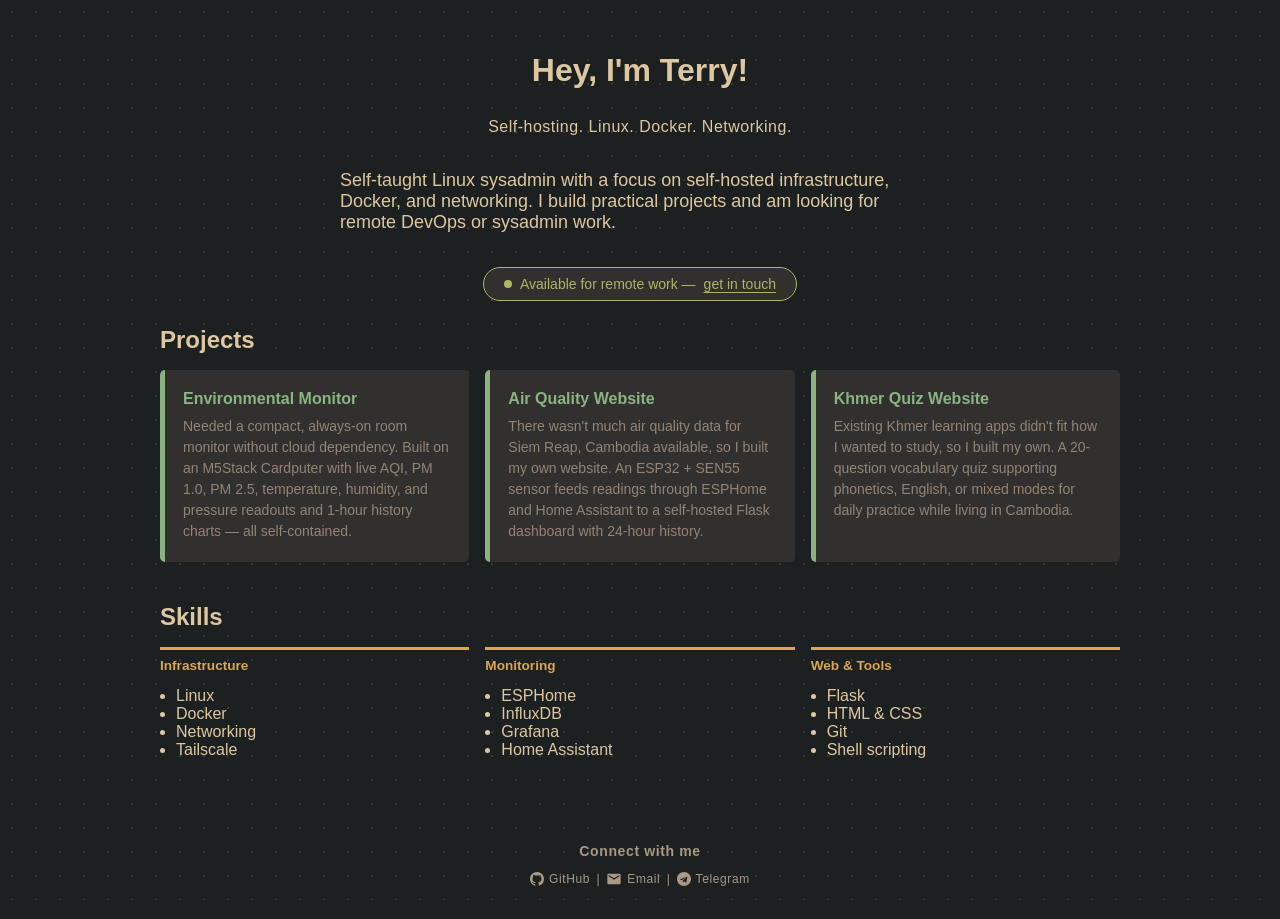
==== index.html @ 7b46127f "Added 'available for work' cta" ====
<!doctype html>
<html lang="en">
    <head>
        <meta charset="UTF-8" />
        <title>Project Terry</title>
        <meta name="viewport" content="width=device-width,initial-scale=1" />
        <meta name="description" content="Terry's personal website" />
        <meta property="og:type" content="website" />
        <meta property="og:url" content="https://projectterry.net" />
        <link rel="stylesheet" href="css/style.css" />
        <link rel="icon" type="image/x-icon" href="/images/favicon.ico" />
    </head>
    <body>
        <main>
            <h1>Hey, I'm Terry!</h1>
            <div class="intro">
                <p>Self-hosting. Linux. Docker. Networking.</p>
            </div>

            <div class="about">
                <p>
                    Self-taught Linux sysadmin with a focus on self-hosted
                    infrastructure, Docker, and networking. I build practical
                    projects and am looking for remote DevOps or sysadmin work.
                </p>
            </div>

            <div class="cta">
                <span class="cta-dot"></span>
                Available for remote work &mdash; <a href="mailto:projectterry@proton.me">get in touch</a>
            </div>

            <h2>Projects</h2>
            <div class="projects-grid">
                <div class="card">
                    <a
                        href="https://github.com/chillbreeze/env3-cardputer-adv"
                        class="project-title"
                        target="_blank"
                        >Environmental Monitor</a
                    >
                    <p>
                        Needed a compact, always-on room monitor without cloud
                        dependency. Built on an M5Stack Cardputer with live AQI,
                        PM 1.0, PM 2.5, temperature, humidity, and pressure
                        readouts and 1-hour history charts — all self-contained.
                    </p>
                </div>
                <div class="card">
                    <a
                        href="https://github.com/chillbreeze/air.siemreap.cloud"
                        class="project-title"
                        target="_blank"
                        >Air Quality Website</a
                    >
                    <p>
                        There wasn't much air quality data for Siem Reap,
                        Cambodia available, so I built my own website. An ESP32
                        + SEN55 sensor feeds readings through ESPHome and Home
                        Assistant to a self-hosted Flask dashboard with 24-hour
                        history.
                    </p>
                </div>
                <div class="card">
                    <a
                        href="https://github.com/chillbreeze/khmer-quiz"
                        class="project-title"
                        target="_blank"
                        >Khmer Quiz Website</a
                    >
                    <p>
                        Existing Khmer learning apps didn't fit how I wanted to
                        study, so I built my own. A 20-question vocabulary quiz
                        supporting phonetics, English, or mixed modes for daily
                        practice while living in Cambodia.
                    </p>
                </div>
            </div>
            <h2>Skills</h2>
            <div class="skills-grid">
                <div class="skill-group">
                    <h3>Infrastructure</h3>
                    <ul>
                        <li>Linux</li>
                        <li>Docker</li>
                        <li>Networking</li>
                        <li>Tailscale</li>
                    </ul>
                </div>
                <div class="skill-group">
                    <h3>Monitoring</h3>
                    <ul>
                        <li>ESPHome</li>
                        <li>InfluxDB</li>
                        <li>Grafana</li>
                        <li>Home Assistant</li>
                    </ul>
                </div>
                <div class="skill-group">
                    <h3>Web & Tools</h3>
                    <ul>
                        <li>Flask</li>
                        <li>HTML & CSS</li>
                        <li>Git</li>
                        <li>Shell scripting</li>
                    </ul>
                </div>
            </div>
        </main>

        <footer>
            <div class="footer-contact">
                <h3>Connect with me</h3>
                <div class="footer-links">
                    <a href="https://github.com/chillbreeze" target="_blank">
                        <svg
                            width="14"
                            height="14"
                            viewBox="0 0 24 24"
                            fill="currentColor"
                            xmlns="http://www.w3.org/2000/svg"
                            aria-hidden="true"
                        >
                            <path
                                d="M12 0C5.37 0 0 5.37 0 12c0 5.31 3.435 9.795 8.205 11.385.6.105.825-.255.825-.57 0-.285-.015-1.23-.015-2.235-3.015.555-3.795-.735-4.035-1.41-.135-.345-.72-1.41-1.23-1.695-.42-.225-1.02-.78-.015-.795.945-.015 1.62.87 1.845 1.23 1.08 1.815 2.805 1.305 3.495.99.105-.78.42-1.305.765-1.605-2.67-.3-5.46-1.335-5.46-5.925 0-1.305.465-2.385 1.23-3.225-.12-.3-.54-1.53.12-3.18 0 0 1.005-.315 3.3 1.23.96-.27 1.98-.405 3-.405s2.04.135 3 .405c2.295-1.56 3.3-1.23 3.3-1.23.66 1.65.24 2.88.12 3.18.765.84 1.23 1.905 1.23 3.225 0 4.605-2.805 5.625-5.475 5.925.435.375.81 1.095.81 2.22 0 1.605-.015 2.895-.015 3.3 0 .315.225.69.825.57A12.02 12.02 0 0024 12c0-6.63-5.37-12-12-12z"
                            />
                        </svg>
                        GitHub
                    </a>
                    <span>|</span>
                    <a href="mailto:projectterry@proton.me">
                        <svg
                            width="16"
                            height="16"
                            viewBox="0 0 24 24"
                            fill="currentColor"
                            xmlns="http://www.w3.org/2000/svg"
                            aria-hidden="true"
                        >
                            <path
                                d="M20 4H4c-1.1 0-2 .9-2 2v12c0 1.1.9 2 2 2h16c1.1 0 2-.9 2-2V6c0-1.1-.9-2-2-2zm0 4-8 5-8-5V6l8 5 8-5v2z"
                            />
                        </svg>
                        Email
                    </a>
                    <span>|</span>
                    <a href="https://t.me/ProjectTerry" target="_blank">
                        <svg
                            width="14"
                            height="14"
                            viewBox="0 0 24 24"
                            fill="currentColor"
                            xmlns="http://www.w3.org/2000/svg"
                            aria-hidden="true"
                        >
                            <path
                                d="M12 0C5.373 0 0 5.373 0 12s5.373 12 12 12 12-5.373 12-12S18.627 0 12 0zm5.894 8.221-1.97 9.28c-.145.658-.537.818-1.084.508l-3-2.21-1.447 1.394c-.16.16-.295.295-.605.295l.213-3.053 5.56-5.023c.242-.213-.054-.333-.373-.12L8.32 14.347l-2.96-.924c-.643-.204-.657-.643.136-.953l11.57-4.461c.537-.194 1.006.131.828.212z"
                            />
                        </svg>
                        Telegram
                    </a>
                </div>
            </div>
        </footer>
    </body>
</html>
---- css/style.css ----
:root {
    /* Backgrounds */
    --bg: #1d2021;
    --bg-1: #282828;
    --bg-2: #32302f;
    --bg-3: #3c3836;

    /* Text */
    --text: #ddc7a1;
    --text-dim: #928374;
    --text-muted: #665c54;

    /* Links */
    --link: #83a598;
    --link-hover: #83a598;
    --link-visited: #d3869b;

    /* Accents */
    --yellow: #d8a657;
    --orange: #e78a4e;
    --red: #ea6962;
    --green: #a9b665;
    --aqua: #89b482;
    --blue: #7daea3;
    --purple: #d3869b;
}

* {
    margin: 0;
    padding: 0;
    box-sizing: border-box;
}

main {
    max-width: 1000px;
    width: 100%;
    padding: 20px;
    margin: 0 auto;
}

h1 {
    text-align: center;
}

.intro {
    padding-top: 25px;
    padding-bottom: 25px;
    text-align: center;
    line-height: 1.6;
    letter-spacing: 0.5px;
    font-size: 16px;
}

.about {
    padding-top: 5px;
    padding-bottom: 10px;
    max-width: 600px;
    text-align: left;
    font-size: 18px;
    margin: 0 auto;
}

h2 {
    padding-top: 25px;

    text-align: left;
}

body {
    font-family: "DM Sans", sans-serif;
    background-color: var(--bg);
    background-image: radial-gradient(circle, #3c3836 1px, transparent 1px);
    background-size: 24px 24px;
    background-attachment: fixed;
    color: var(--text);
    min-height: 100vh;
    padding: 2rem;
}

.title {
    color: var(--aqua);
    padding-bottom: 10px;
}

a {
    color: var(--link);
    text-decoration: none;
}

.projects-grid {
    display: grid;
    grid-template-columns: repeat(3, 1fr);
    gap: 1rem;
    padding: 1rem 0;
}

.card {
    background-color: var(--bg-2);
    padding: 20px 20px 20px 18px;
    border-radius: 5px;
    border-left: 5px solid var(--aqua);
    display: flex;
    flex-direction: column;
    gap: 0.5rem;
    position: relative;
    transition:
        transform 0.2s ease,
        border-left-color 0.2s ease;
}

.card:hover {
    transform: translateY(-3px);
    border-left-color: var(--link-hover);
}

.card a {
    font-weight: 700;
    font-size: 1rem;
}

.card a::after {
    content: "";
    position: absolute;
    inset: 0;
}

.card p {
    font-size: 0.875rem;
    color: var(--text-dim);
    line-height: 1.5;
}

.skills-grid {
    display: grid;
    grid-template-columns: repeat(3, 1fr);
    gap: 1rem;
    padding: 1rem 0;
}

.skill-group h3 {
    font-size: 0.85rem;
    color: var(--yellow);
    padding-bottom: 6px;
    margin-bottom: 8px;
}

.skill-group ul {
    padding-left: 1rem;
    padding-bottom: 0;
}

.skill-group {
    background: none;
    padding: 8px 0 0 0;
    border-top: 3px solid var(--yellow);
}

a:link {
    color: var(--aqua);
}
a:visited {
    color: var(--aqua);
}
a:hover {
    color: var(--link-hover);
}
a:active {
    color: var(--red);
}

.cta {
    display: flex;
    align-items: center;
    justify-content: center;
    gap: 0.5rem;
    margin: 1.5rem auto 0;
    padding: 0.5rem 1.25rem;
    background-color: var(--bg-2);
    border: 1px solid var(--green);
    border-radius: 999px;
    width: fit-content;
    font-size: 0.875rem;
    color: var(--green);
}

.cta a {
    color: var(--green);
    text-decoration: underline;
    text-underline-offset: 3px;
}

.cta-dot {
    width: 8px;
    height: 8px;
    border-radius: 50%;
    background-color: var(--green);
    flex-shrink: 0;
    animation: pulse 2s ease-in-out infinite;
}

@keyframes pulse {
    0%, 100% { opacity: 1; }
    50% { opacity: 0.3; }
}

.footer-contact {
    margin-top: 3rem;
    font-size: 0.75rem;
    color: #a89984;
    letter-spacing: 0.05em;
    display: flex;
    flex-direction: column;
    align-items: center;
    gap: 0.75rem;
}

.footer-links {
    display: flex;
    gap: 0.4rem;
    align-items: center;
}

.footer-contact a {
    color: #a89984;
    display: inline-flex;
    align-items: center;
    gap: 0.3rem;
}

.footer-contact a:hover {
    color: var(--text);
}

@media (max-width: 768px) {
    body {
        padding: 1rem;
    }
    h2 {
        padding-top: 20;
        padding-left: 0;
    }
    .projects-grid {
        grid-template-columns: 1fr;
    }
    .skills-grid {
        grid-template-columns: 1fr;
        gap: 1.5rem;
    }
}
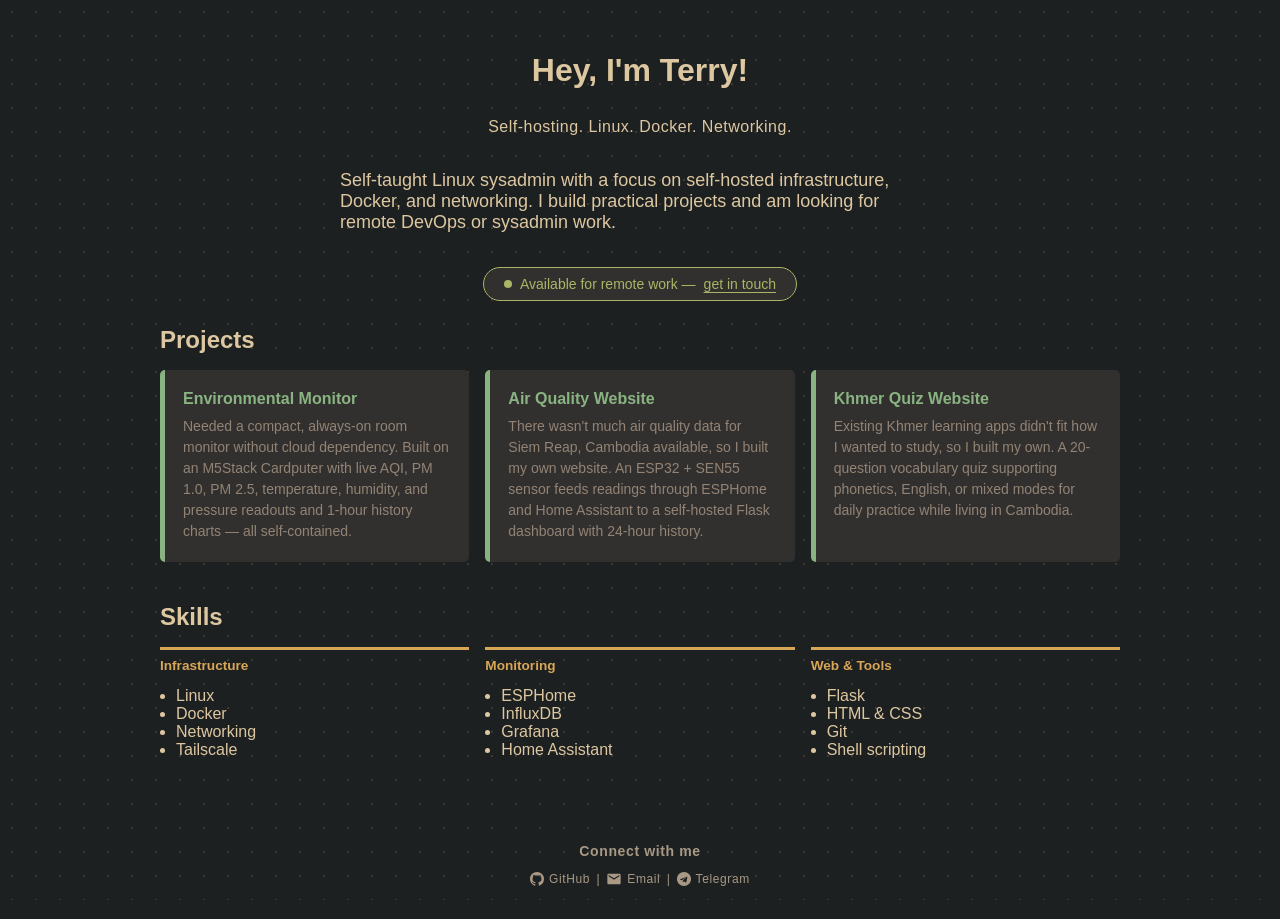
==== commit 98852a3f: "added skills 'id' for links" ====
--- a/index.html
+++ b/index.html
@@ -30,7 +30,7 @@
                 Available for remote work &mdash; <a href="mailto:projectterry@proton.me">get in touch</a>
             </div>
 
-            <h2>Projects</h2>
+            <h2 id="projects">Projects</h2>
             <div class="projects-grid">
                 <div class="card">
                     <a
@@ -76,7 +76,7 @@
                     </p>
                 </div>
             </div>
-            <h2>Skills</h2>
+            <h2 id="skills">Skills</h2>
             <div class="skills-grid">
                 <div class="skill-group">
                     <h3>Infrastructure</h3>
--- a/css/style.css
+++ b/css/style.css
@@ -25,10 +25,23 @@
     --purple: #d3869b;
 }
 
+html {
+    scroll-behavior: smooth;
+}
+
 * {
     margin: 0;
     padding: 0;
     box-sizing: border-box;
+}
+
+@keyframes fadein {
+    from { opacity: 0; transform: translateY(10px); }
+    to   { opacity: 1; transform: translateY(0); }
+}
+
+main, footer {
+    animation: fadein 0.6s ease-out both;
 }
 
 main {
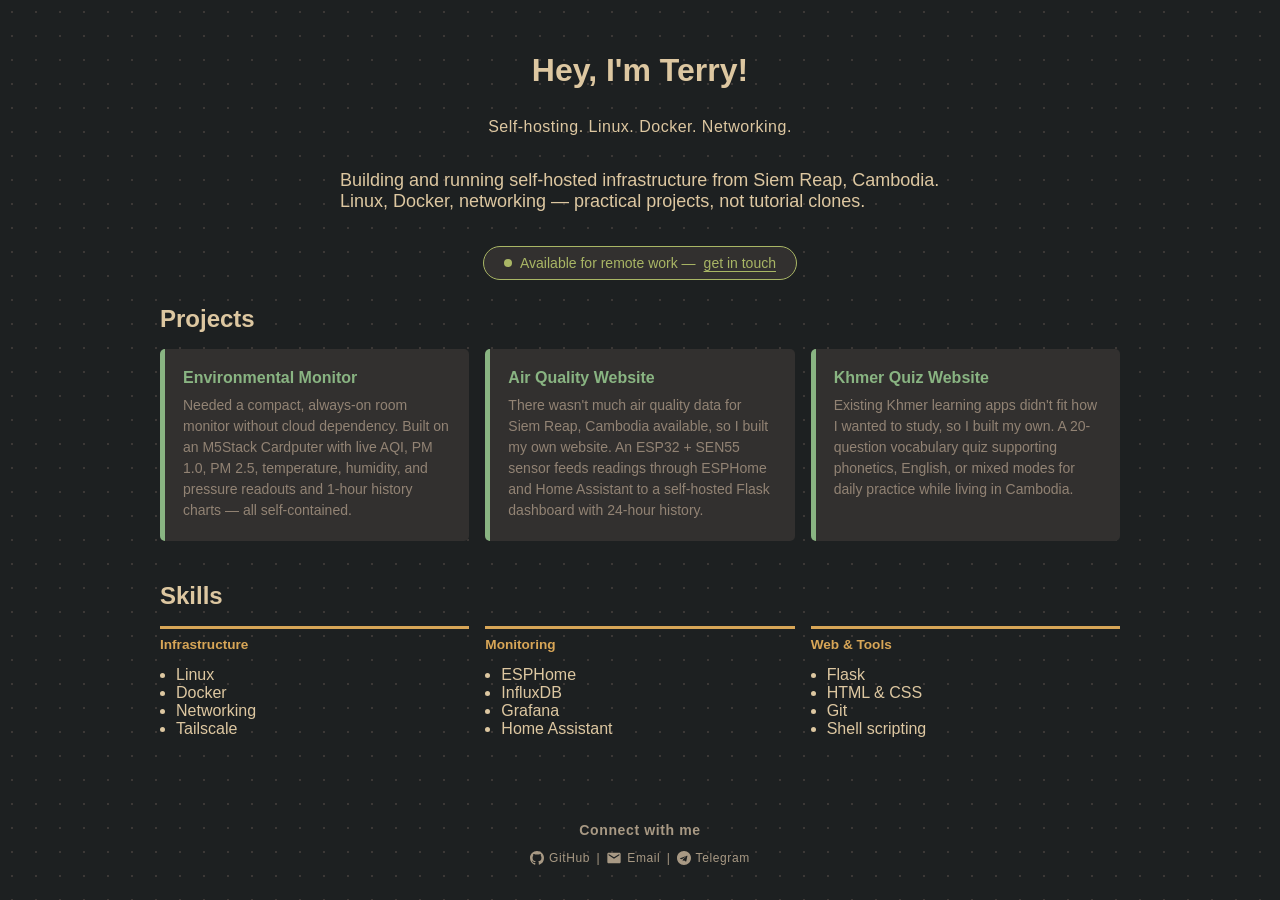
==== commit 2071c596: "Updated intro" ====
--- a/index.html
+++ b/index.html
@@ -19,15 +19,16 @@
 
             <div class="about">
                 <p>
-                    Self-taught Linux sysadmin with a focus on self-hosted
-                    infrastructure, Docker, and networking. I build practical
-                    projects and am looking for remote DevOps or sysadmin work.
+                    Building and running self-hosted infrastructure from Siem
+                    Reap, Cambodia. Linux, Docker, networking — practical
+                    projects, not tutorial clones.
                 </p>
             </div>
 
             <div class="cta">
                 <span class="cta-dot"></span>
-                Available for remote work &mdash; <a href="mailto:projectterry@proton.me">get in touch</a>
+                Available for remote work &mdash;
+                <a href="mailto:projectterry@proton.me">get in touch</a>
             </div>
 
             <h2 id="projects">Projects</h2>
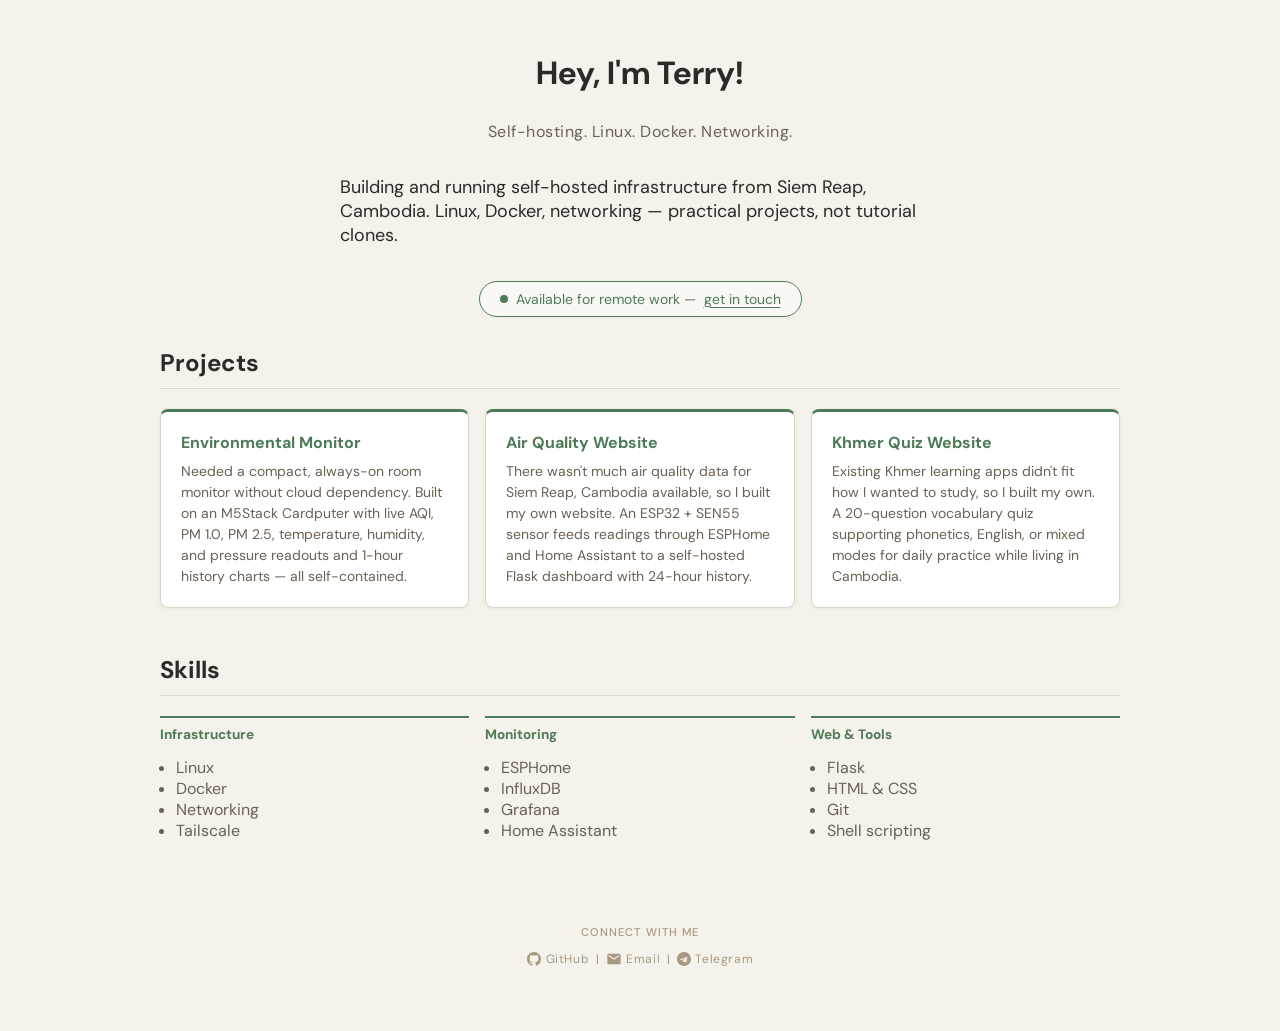
==== commit 048472f0: "Updated color scheme" ====
--- a/index.html
+++ b/index.html
@@ -7,6 +7,9 @@
         <meta name="description" content="Terry's personal website" />
         <meta property="og:type" content="website" />
         <meta property="og:url" content="https://projectterry.net" />
+        <link rel="preconnect" href="https://fonts.googleapis.com" />
+        <link rel="preconnect" href="https://fonts.gstatic.com" crossorigin />
+        <link href="https://fonts.googleapis.com/css2?family=DM+Sans:wght@400;500;700&display=swap" rel="stylesheet" />
         <link rel="stylesheet" href="css/style.css" />
         <link rel="icon" type="image/x-icon" href="/images/favicon.ico" />
     </head>
--- a/css/style.css
+++ b/css/style.css
@@ -1,28 +1,17 @@
 :root {
-    /* Backgrounds */
-    --bg: #1d2021;
-    --bg-1: #282828;
-    --bg-2: #32302f;
-    --bg-3: #3c3836;
-
-    /* Text */
-    --text: #ddc7a1;
-    --text-dim: #928374;
-    --text-muted: #665c54;
-
-    /* Links */
-    --link: #83a598;
-    --link-hover: #83a598;
-    --link-visited: #d3869b;
-
-    /* Accents */
-    --yellow: #d8a657;
-    --orange: #e78a4e;
-    --red: #ea6962;
-    --green: #a9b665;
-    --aqua: #89b482;
-    --blue: #7daea3;
-    --purple: #d3869b;
+    --bg: #f5f1eb;
+    --bg-1: #faf8f5;
+    --bg-2: #ffffff;
+
+    --text: #2d2926;
+    --text-dim: #6b6055;
+    --text-muted: #a89880;
+
+    --green: #4d7a57;
+    --green-dark: #345240;
+
+    --earth: #8b7355;
+    --border: #ddd5c8;
 }
 
 html {
@@ -42,6 +31,14 @@
 
 main, footer {
     animation: fadein 0.6s ease-out both;
+}
+
+body {
+    font-family: "DM Sans", system-ui, sans-serif;
+    background-color: var(--bg);
+    color: var(--text);
+    min-height: 100vh;
+    padding: 2rem;
 }
 
 main {
@@ -53,6 +50,14 @@
 
 h1 {
     text-align: center;
+}
+
+h2 {
+    padding-top: 30px;
+    padding-bottom: 10px;
+    text-align: left;
+    border-bottom: 1px solid var(--border);
+    margin-bottom: 4px;
 }
 
 .intro {
@@ -62,6 +67,7 @@
     line-height: 1.6;
     letter-spacing: 0.5px;
     font-size: 16px;
+    color: var(--text-dim);
 }
 
 .about {
@@ -73,32 +79,15 @@
     margin: 0 auto;
 }
 
-h2 {
-    padding-top: 25px;
-
-    text-align: left;
-}
-
-body {
-    font-family: "DM Sans", sans-serif;
-    background-color: var(--bg);
-    background-image: radial-gradient(circle, #3c3836 1px, transparent 1px);
-    background-size: 24px 24px;
-    background-attachment: fixed;
-    color: var(--text);
-    min-height: 100vh;
-    padding: 2rem;
-}
-
-.title {
-    color: var(--aqua);
-    padding-bottom: 10px;
-}
-
 a {
-    color: var(--link);
+    color: var(--green);
     text-decoration: none;
 }
+
+a:link    { color: var(--green); }
+a:visited { color: var(--green); }
+a:hover   { color: var(--green-dark); }
+a:active  { color: var(--earth); }
 
 .projects-grid {
     display: grid;
@@ -109,21 +98,21 @@
 
 .card {
     background-color: var(--bg-2);
-    padding: 20px 20px 20px 18px;
-    border-radius: 5px;
-    border-left: 5px solid var(--aqua);
+    padding: 20px;
+    border-radius: 8px;
+    border: 1px solid var(--border);
+    border-top: 3px solid var(--green);
+    box-shadow: 0 1px 4px rgba(0, 0, 0, 0.05);
     display: flex;
     flex-direction: column;
     gap: 0.5rem;
     position: relative;
-    transition:
-        transform 0.2s ease,
-        border-left-color 0.2s ease;
+    transition: transform 0.2s ease, box-shadow 0.2s ease;
 }
 
 .card:hover {
     transform: translateY(-3px);
-    border-left-color: var(--link-hover);
+    box-shadow: 0 6px 16px rgba(0, 0, 0, 0.08);
 }
 
 .card a {
@@ -150,35 +139,22 @@
     padding: 1rem 0;
 }
 
-.skill-group h3 {
-    font-size: 0.85rem;
-    color: var(--yellow);
-    padding-bottom: 6px;
-    margin-bottom: 8px;
-}
-
-.skill-group ul {
-    padding-left: 1rem;
-    padding-bottom: 0;
-}
-
 .skill-group {
     background: none;
     padding: 8px 0 0 0;
-    border-top: 3px solid var(--yellow);
-}
-
-a:link {
-    color: var(--aqua);
-}
-a:visited {
-    color: var(--aqua);
-}
-a:hover {
-    color: var(--link-hover);
-}
-a:active {
-    color: var(--red);
+    border-top: 2px solid var(--green);
+}
+
+.skill-group h3 {
+    font-size: 0.85rem;
+    color: var(--green);
+    padding-bottom: 6px;
+    margin-bottom: 8px;
+}
+
+.skill-group ul {
+    padding-left: 1rem;
+    color: var(--text-dim);
 }
 
 .cta {
@@ -188,7 +164,7 @@
     gap: 0.5rem;
     margin: 1.5rem auto 0;
     padding: 0.5rem 1.25rem;
-    background-color: var(--bg-2);
+    background-color: var(--bg-1);
     border: 1px solid var(--green);
     border-radius: 999px;
     width: fit-content;
@@ -213,13 +189,14 @@
 
 @keyframes pulse {
     0%, 100% { opacity: 1; }
-    50% { opacity: 0.3; }
+    50%       { opacity: 0.3; }
 }
 
 .footer-contact {
     margin-top: 3rem;
+    padding-bottom: 2rem;
     font-size: 0.75rem;
-    color: #a89984;
+    color: var(--text-muted);
     letter-spacing: 0.05em;
     display: flex;
     flex-direction: column;
@@ -227,6 +204,14 @@
     gap: 0.75rem;
 }
 
+.footer-contact h3 {
+    color: var(--text-muted);
+    font-size: 0.7rem;
+    font-weight: 500;
+    text-transform: uppercase;
+    letter-spacing: 0.1em;
+}
+
 .footer-links {
     display: flex;
     gap: 0.4rem;
@@ -234,7 +219,7 @@
 }
 
 .footer-contact a {
-    color: #a89984;
+    color: var(--text-muted);
     display: inline-flex;
     align-items: center;
     gap: 0.3rem;
@@ -249,7 +234,7 @@
         padding: 1rem;
     }
     h2 {
-        padding-top: 20;
+        padding-top: 20px;
         padding-left: 0;
     }
     .projects-grid {
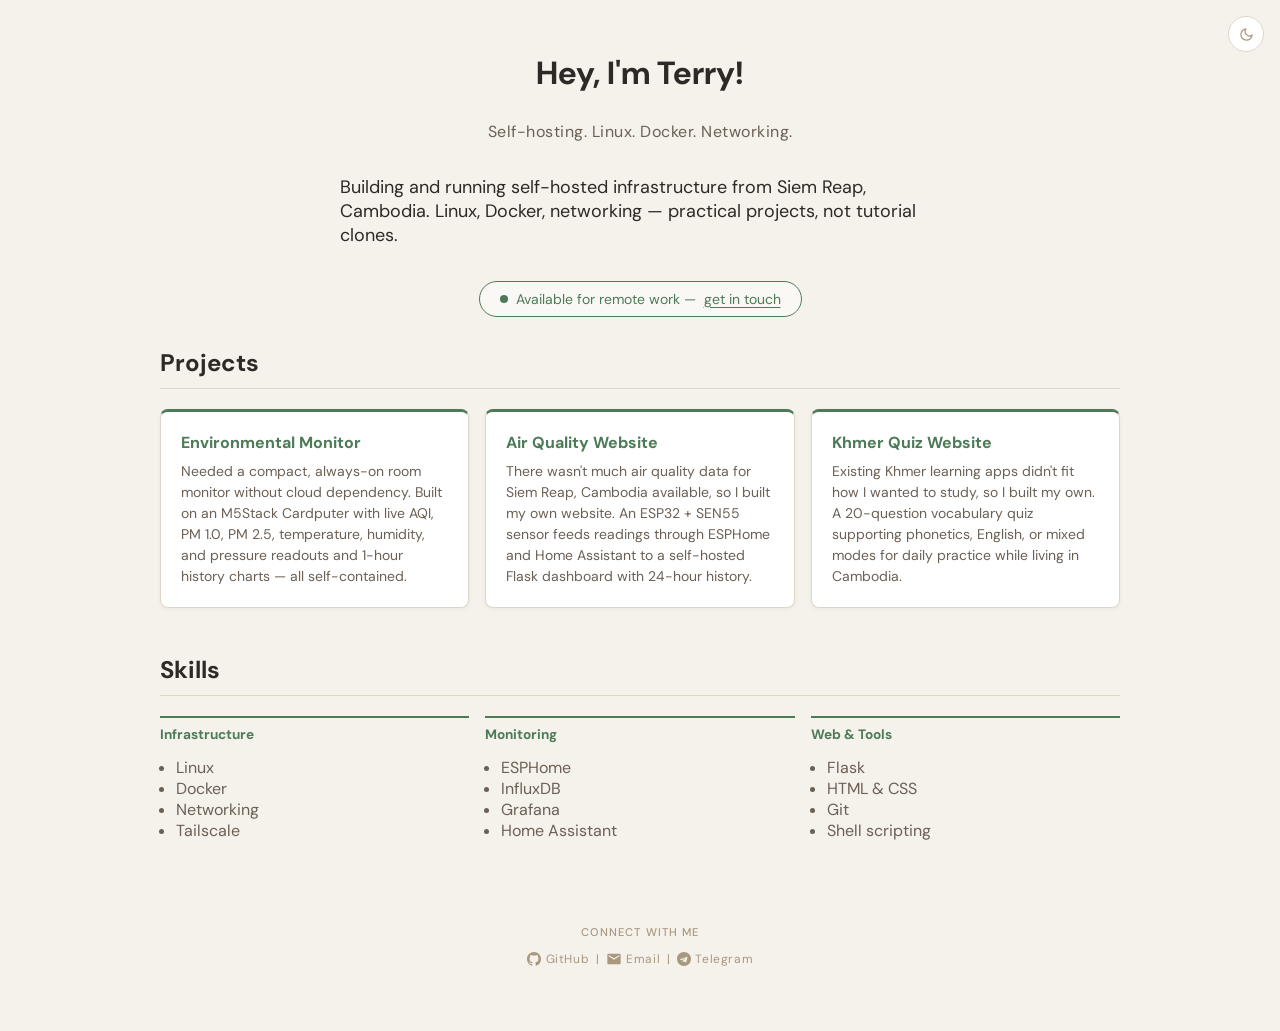
==== commit dd814d26: "Added dark theme" ====
--- a/index.html
+++ b/index.html
@@ -11,9 +11,32 @@
         <link rel="preconnect" href="https://fonts.gstatic.com" crossorigin />
         <link href="https://fonts.googleapis.com/css2?family=DM+Sans:wght@400;500;700&display=swap" rel="stylesheet" />
         <link rel="stylesheet" href="css/style.css" />
+        <script>
+            (function () {
+                var s = localStorage.getItem('theme');
+                var d = window.matchMedia('(prefers-color-scheme: dark)').matches;
+                if (s === 'dark' || (!s && d)) document.documentElement.setAttribute('data-theme', 'dark');
+            })();
+        </script>
         <link rel="icon" type="image/x-icon" href="/images/favicon.ico" />
     </head>
     <body>
+        <button class="theme-toggle" id="themeToggle" aria-label="Toggle dark mode">
+            <svg class="icon-moon" xmlns="http://www.w3.org/2000/svg" width="15" height="15" viewBox="0 0 24 24" fill="none" stroke="currentColor" stroke-width="2" stroke-linecap="round" stroke-linejoin="round" aria-hidden="true">
+                <path d="M21 12.79A9 9 0 1 1 11.21 3 7 7 0 0 0 21 12.79z"/>
+            </svg>
+            <svg class="icon-sun" xmlns="http://www.w3.org/2000/svg" width="15" height="15" viewBox="0 0 24 24" fill="none" stroke="currentColor" stroke-width="2" stroke-linecap="round" stroke-linejoin="round" aria-hidden="true">
+                <circle cx="12" cy="12" r="5"/>
+                <line x1="12" y1="1" x2="12" y2="3"/>
+                <line x1="12" y1="21" x2="12" y2="23"/>
+                <line x1="4.22" y1="4.22" x2="5.64" y2="5.64"/>
+                <line x1="18.36" y1="18.36" x2="19.78" y2="19.78"/>
+                <line x1="1" y1="12" x2="3" y2="12"/>
+                <line x1="21" y1="12" x2="23" y2="12"/>
+                <line x1="4.22" y1="19.78" x2="5.64" y2="18.36"/>
+                <line x1="18.36" y1="5.64" x2="19.78" y2="4.22"/>
+            </svg>
+        </button>
         <main>
             <h1>Hey, I'm Terry!</h1>
             <div class="intro">
@@ -166,5 +189,13 @@
                 </div>
             </div>
         </footer>
+        <script>
+            var btn = document.getElementById('themeToggle');
+            btn.addEventListener('click', function () {
+                var dark = document.documentElement.getAttribute('data-theme') === 'dark';
+                document.documentElement.setAttribute('data-theme', dark ? 'light' : 'dark');
+                localStorage.setItem('theme', dark ? 'light' : 'dark');
+            });
+        </script>
     </body>
 </html>
--- a/css/style.css
+++ b/css/style.css
@@ -12,6 +12,22 @@
 
     --earth: #8b7355;
     --border: #ddd5c8;
+}
+
+[data-theme="dark"] {
+    --bg: #272422;
+    --bg-1: #2d2a27;
+    --bg-2: #333028;
+
+    --text: #e6ddd0;
+    --text-dim: #b0a395;
+    --text-muted: #786b60;
+
+    --green: #6aaa78;
+    --green-dark: #50875e;
+
+    --earth: #c4906a;
+    --border: #413c36;
 }
 
 html {
@@ -192,6 +208,36 @@
     50%       { opacity: 0.3; }
 }
 
+/* Theme toggle button */
+.theme-toggle {
+    position: fixed;
+    top: 1rem;
+    right: 1rem;
+    background: var(--bg-2);
+    border: 1px solid var(--border);
+    color: var(--text-muted);
+    width: 36px;
+    height: 36px;
+    border-radius: 50%;
+    display: flex;
+    align-items: center;
+    justify-content: center;
+    cursor: pointer;
+    z-index: 100;
+}
+
+.theme-toggle:hover {
+    color: var(--text);
+}
+
+/* Light mode: show moon (click to go dark) */
+.icon-sun  { display: none; }
+.icon-moon { display: block; }
+
+/* Dark mode: show sun (click to go light) */
+[data-theme="dark"] .icon-sun  { display: block; }
+[data-theme="dark"] .icon-moon { display: none; }
+
 .footer-contact {
     margin-top: 3rem;
     padding-bottom: 2rem;
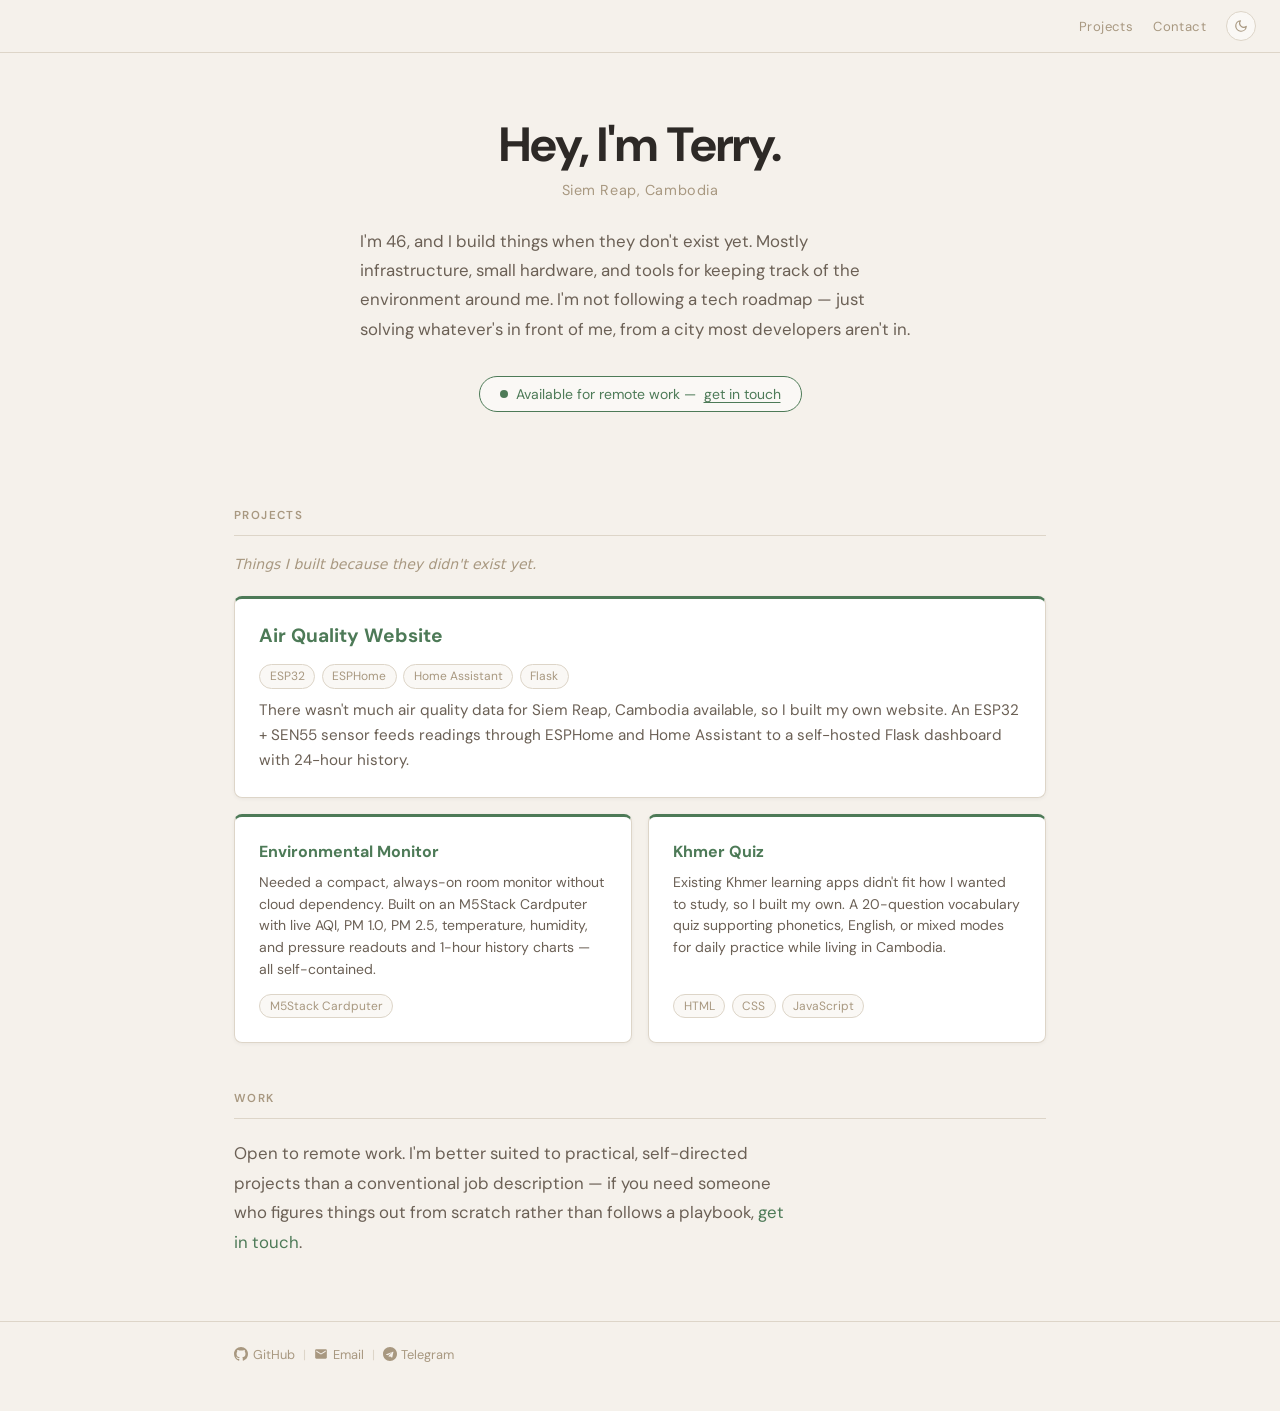
==== commit 50189363: "Redisgned and reworded site" ====
--- a/index.html
+++ b/index.html
@@ -21,174 +21,149 @@
         <link rel="icon" type="image/x-icon" href="/images/favicon.ico" />
     </head>
     <body>
-        <button class="theme-toggle" id="themeToggle" aria-label="Toggle dark mode">
-            <svg class="icon-moon" xmlns="http://www.w3.org/2000/svg" width="15" height="15" viewBox="0 0 24 24" fill="none" stroke="currentColor" stroke-width="2" stroke-linecap="round" stroke-linejoin="round" aria-hidden="true">
-                <path d="M21 12.79A9 9 0 1 1 11.21 3 7 7 0 0 0 21 12.79z"/>
-            </svg>
-            <svg class="icon-sun" xmlns="http://www.w3.org/2000/svg" width="15" height="15" viewBox="0 0 24 24" fill="none" stroke="currentColor" stroke-width="2" stroke-linecap="round" stroke-linejoin="round" aria-hidden="true">
-                <circle cx="12" cy="12" r="5"/>
-                <line x1="12" y1="1" x2="12" y2="3"/>
-                <line x1="12" y1="21" x2="12" y2="23"/>
-                <line x1="4.22" y1="4.22" x2="5.64" y2="5.64"/>
-                <line x1="18.36" y1="18.36" x2="19.78" y2="19.78"/>
-                <line x1="1" y1="12" x2="3" y2="12"/>
-                <line x1="21" y1="12" x2="23" y2="12"/>
-                <line x1="4.22" y1="19.78" x2="5.64" y2="18.36"/>
-                <line x1="18.36" y1="5.64" x2="19.78" y2="4.22"/>
-            </svg>
-        </button>
+        <nav class="site-nav">
+            <div class="nav-links">
+                <a href="#projects">Projects</a>
+                <a href="#contact">Contact</a>
+            </div>
+            <button class="theme-toggle" id="themeToggle" aria-label="Toggle dark mode">
+                <svg class="icon-moon" xmlns="http://www.w3.org/2000/svg" width="14" height="14" viewBox="0 0 24 24" fill="none" stroke="currentColor" stroke-width="2" stroke-linecap="round" stroke-linejoin="round" aria-hidden="true">
+                    <path d="M21 12.79A9 9 0 1 1 11.21 3 7 7 0 0 0 21 12.79z"/>
+                </svg>
+                <svg class="icon-sun" xmlns="http://www.w3.org/2000/svg" width="14" height="14" viewBox="0 0 24 24" fill="none" stroke="currentColor" stroke-width="2" stroke-linecap="round" stroke-linejoin="round" aria-hidden="true">
+                    <circle cx="12" cy="12" r="5"/>
+                    <line x1="12" y1="1" x2="12" y2="3"/>
+                    <line x1="12" y1="21" x2="12" y2="23"/>
+                    <line x1="4.22" y1="4.22" x2="5.64" y2="5.64"/>
+                    <line x1="18.36" y1="18.36" x2="19.78" y2="19.78"/>
+                    <line x1="1" y1="12" x2="3" y2="12"/>
+                    <line x1="21" y1="12" x2="23" y2="12"/>
+                    <line x1="4.22" y1="19.78" x2="5.64" y2="18.36"/>
+                    <line x1="18.36" y1="5.64" x2="19.78" y2="4.22"/>
+                </svg>
+            </button>
+        </nav>
+
         <main>
-            <h1>Hey, I'm Terry!</h1>
-            <div class="intro">
-                <p>Self-hosting. Linux. Docker. Networking.</p>
-            </div>
-
-            <div class="about">
-                <p>
-                    Building and running self-hosted infrastructure from Siem
-                    Reap, Cambodia. Linux, Docker, networking — practical
-                    projects, not tutorial clones.
-                </p>
-            </div>
-
-            <div class="cta">
-                <span class="cta-dot"></span>
-                Available for remote work &mdash;
-                <a href="mailto:projectterry@proton.me">get in touch</a>
-            </div>
-
-            <h2 id="projects">Projects</h2>
-            <div class="projects-grid">
-                <div class="card">
-                    <a
-                        href="https://github.com/chillbreeze/env3-cardputer-adv"
-                        class="project-title"
-                        target="_blank"
-                        >Environmental Monitor</a
-                    >
+            <section class="hero">
+                <h1>Hey, I'm Terry.</h1>
+                <p class="location">Siem Reap, Cambodia</p>
+                <div class="about">
                     <p>
-                        Needed a compact, always-on room monitor without cloud
-                        dependency. Built on an M5Stack Cardputer with live AQI,
-                        PM 1.0, PM 2.5, temperature, humidity, and pressure
-                        readouts and 1-hour history charts — all self-contained.
+                        I'm 46, and I build things when they don't exist yet.
+                        Mostly infrastructure, small hardware, and tools for keeping
+                        track of the environment around me. I'm not following a tech
+                        roadmap — just solving whatever's in front of me, from a
+                        city most developers aren't in.
                     </p>
                 </div>
-                <div class="card">
-                    <a
-                        href="https://github.com/chillbreeze/air.siemreap.cloud"
-                        class="project-title"
-                        target="_blank"
-                        >Air Quality Website</a
-                    >
-                    <p>
-                        There wasn't much air quality data for Siem Reap,
-                        Cambodia available, so I built my own website. An ESP32
-                        + SEN55 sensor feeds readings through ESPHome and Home
-                        Assistant to a self-hosted Flask dashboard with 24-hour
-                        history.
-                    </p>
+                <div class="cta">
+                    <span class="cta-dot"></span>
+                    Available for remote work &mdash;
+                    <a href="mailto:projectterry@proton.me">get in touch</a>
                 </div>
-                <div class="card">
-                    <a
-                        href="https://github.com/chillbreeze/khmer-quiz"
-                        class="project-title"
-                        target="_blank"
-                        >Khmer Quiz Website</a
-                    >
-                    <p>
-                        Existing Khmer learning apps didn't fit how I wanted to
-                        study, so I built my own. A 20-question vocabulary quiz
-                        supporting phonetics, English, or mixed modes for daily
-                        practice while living in Cambodia.
-                    </p>
+            </section>
+
+            <section id="projects" class="projects-section">
+                <h2>Projects</h2>
+                <p class="section-note">Things I built because they didn't exist yet.</p>
+
+                <div class="card card--featured">
+                    <div class="card-left">
+                        <a
+                            href="https://github.com/chillbreeze/air.siemreap.cloud"
+                            target="_blank"
+                        >Air Quality Website</a>
+                        <div class="tags">
+                            <span class="tag">ESP32</span>
+                            <span class="tag">ESPHome</span>
+                            <span class="tag">Home Assistant</span>
+                            <span class="tag">Flask</span>
+                        </div>
+                    </div>
+                    <div class="card-right">
+                        <p>
+                            There wasn't much air quality data for Siem Reap,
+                            Cambodia available, so I built my own website. An ESP32
+                            + SEN55 sensor feeds readings through ESPHome and Home
+                            Assistant to a self-hosted Flask dashboard with 24-hour
+                            history.
+                        </p>
+                    </div>
                 </div>
-            </div>
-            <h2 id="skills">Skills</h2>
-            <div class="skills-grid">
-                <div class="skill-group">
-                    <h3>Infrastructure</h3>
-                    <ul>
-                        <li>Linux</li>
-                        <li>Docker</li>
-                        <li>Networking</li>
-                        <li>Tailscale</li>
-                    </ul>
+
+                <div class="projects-grid">
+                    <div class="card">
+                        <a
+                            href="https://github.com/chillbreeze/env3-cardputer-adv"
+                            target="_blank"
+                        >Environmental Monitor</a>
+                        <p>
+                            Needed a compact, always-on room monitor without cloud
+                            dependency. Built on an M5Stack Cardputer with live AQI,
+                            PM 1.0, PM 2.5, temperature, humidity, and pressure
+                            readouts and 1-hour history charts — all self-contained.
+                        </p>
+                        <div class="tags">
+                            <span class="tag">M5Stack Cardputer</span>
+                        </div>
+                    </div>
+                    <div class="card">
+                        <a
+                            href="https://github.com/chillbreeze/khmer-quiz"
+                            target="_blank"
+                        >Khmer Quiz</a>
+                        <p>
+                            Existing Khmer learning apps didn't fit how I wanted to
+                            study, so I built my own. A 20-question vocabulary quiz
+                            supporting phonetics, English, or mixed modes for daily
+                            practice while living in Cambodia.
+                        </p>
+                        <div class="tags">
+                            <span class="tag">HTML</span>
+                            <span class="tag">CSS</span>
+                            <span class="tag">JavaScript</span>
+                        </div>
+                    </div>
                 </div>
-                <div class="skill-group">
-                    <h3>Monitoring</h3>
-                    <ul>
-                        <li>ESPHome</li>
-                        <li>InfluxDB</li>
-                        <li>Grafana</li>
-                        <li>Home Assistant</li>
-                    </ul>
-                </div>
-                <div class="skill-group">
-                    <h3>Web & Tools</h3>
-                    <ul>
-                        <li>Flask</li>
-                        <li>HTML & CSS</li>
-                        <li>Git</li>
-                        <li>Shell scripting</li>
-                    </ul>
-                </div>
-            </div>
+            </section>
+
+            <section id="contact" class="contact-section">
+                <h2>Work</h2>
+                <p>
+                    Open to remote work. I'm better suited to practical,
+                    self-directed projects than a conventional job description —
+                    if you need someone who figures things out from scratch rather
+                    than follows a playbook, <a href="mailto:projectterry@proton.me">get in touch</a>.
+                </p>
+            </section>
         </main>
 
         <footer>
-            <div class="footer-contact">
-                <h3>Connect with me</h3>
-                <div class="footer-links">
-                    <a href="https://github.com/chillbreeze" target="_blank">
-                        <svg
-                            width="14"
-                            height="14"
-                            viewBox="0 0 24 24"
-                            fill="currentColor"
-                            xmlns="http://www.w3.org/2000/svg"
-                            aria-hidden="true"
-                        >
-                            <path
-                                d="M12 0C5.37 0 0 5.37 0 12c0 5.31 3.435 9.795 8.205 11.385.6.105.825-.255.825-.57 0-.285-.015-1.23-.015-2.235-3.015.555-3.795-.735-4.035-1.41-.135-.345-.72-1.41-1.23-1.695-.42-.225-1.02-.78-.015-.795.945-.015 1.62.87 1.845 1.23 1.08 1.815 2.805 1.305 3.495.99.105-.78.42-1.305.765-1.605-2.67-.3-5.46-1.335-5.46-5.925 0-1.305.465-2.385 1.23-3.225-.12-.3-.54-1.53.12-3.18 0 0 1.005-.315 3.3 1.23.96-.27 1.98-.405 3-.405s2.04.135 3 .405c2.295-1.56 3.3-1.23 3.3-1.23.66 1.65.24 2.88.12 3.18.765.84 1.23 1.905 1.23 3.225 0 4.605-2.805 5.625-5.475 5.925.435.375.81 1.095.81 2.22 0 1.605-.015 2.895-.015 3.3 0 .315.225.69.825.57A12.02 12.02 0 0024 12c0-6.63-5.37-12-12-12z"
-                            />
-                        </svg>
-                        GitHub
-                    </a>
-                    <span>|</span>
-                    <a href="mailto:projectterry@proton.me">
-                        <svg
-                            width="16"
-                            height="16"
-                            viewBox="0 0 24 24"
-                            fill="currentColor"
-                            xmlns="http://www.w3.org/2000/svg"
-                            aria-hidden="true"
-                        >
-                            <path
-                                d="M20 4H4c-1.1 0-2 .9-2 2v12c0 1.1.9 2 2 2h16c1.1 0 2-.9 2-2V6c0-1.1-.9-2-2-2zm0 4-8 5-8-5V6l8 5 8-5v2z"
-                            />
-                        </svg>
-                        Email
-                    </a>
-                    <span>|</span>
-                    <a href="https://t.me/ProjectTerry" target="_blank">
-                        <svg
-                            width="14"
-                            height="14"
-                            viewBox="0 0 24 24"
-                            fill="currentColor"
-                            xmlns="http://www.w3.org/2000/svg"
-                            aria-hidden="true"
-                        >
-                            <path
-                                d="M12 0C5.373 0 0 5.373 0 12s5.373 12 12 12 12-5.373 12-12S18.627 0 12 0zm5.894 8.221-1.97 9.28c-.145.658-.537.818-1.084.508l-3-2.21-1.447 1.394c-.16.16-.295.295-.605.295l.213-3.053 5.56-5.023c.242-.213-.054-.333-.373-.12L8.32 14.347l-2.96-.924c-.643-.204-.657-.643.136-.953l11.57-4.461c.537-.194 1.006.131.828.212z"
-                            />
-                        </svg>
-                        Telegram
-                    </a>
-                </div>
+            <div class="footer-links">
+                <a href="https://github.com/chillbreeze" target="_blank">
+                    <svg width="14" height="14" viewBox="0 0 24 24" fill="currentColor" xmlns="http://www.w3.org/2000/svg" aria-hidden="true">
+                        <path d="M12 0C5.37 0 0 5.37 0 12c0 5.31 3.435 9.795 8.205 11.385.6.105.825-.255.825-.57 0-.285-.015-1.23-.015-2.235-3.015.555-3.795-.735-4.035-1.41-.135-.345-.72-1.41-1.23-1.695-.42-.225-1.02-.78-.015-.795.945-.015 1.62.87 1.845 1.23 1.08 1.815 2.805 1.305 3.495.99.105-.78.42-1.305.765-1.605-2.67-.3-5.46-1.335-5.46-5.925 0-1.305.465-2.385 1.23-3.225-.12-.3-.54-1.53.12-3.18 0 0 1.005-.315 3.3 1.23.96-.27 1.98-.405 3-.405s2.04.135 3 .405c2.295-1.56 3.3-1.23 3.3-1.23.66 1.65.24 2.88.12 3.18.765.84 1.23 1.905 1.23 3.225 0 4.605-2.805 5.625-5.475 5.925.435.375.81 1.095.81 2.22 0 1.605-.015 2.895-.015 3.3 0 .315.225.69.825.57A12.02 12.02 0 0024 12c0-6.63-5.37-12-12-12z"/>
+                    </svg>
+                    GitHub
+                </a>
+                <span>|</span>
+                <a href="mailto:projectterry@proton.me">
+                    <svg width="14" height="14" viewBox="0 0 24 24" fill="currentColor" xmlns="http://www.w3.org/2000/svg" aria-hidden="true">
+                        <path d="M20 4H4c-1.1 0-2 .9-2 2v12c0 1.1.9 2 2 2h16c1.1 0 2-.9 2-2V6c0-1.1-.9-2-2-2zm0 4-8 5-8-5V6l8 5 8-5v2z"/>
+                    </svg>
+                    Email
+                </a>
+                <span>|</span>
+                <a href="https://t.me/ProjectTerry" target="_blank">
+                    <svg width="14" height="14" viewBox="0 0 24 24" fill="currentColor" xmlns="http://www.w3.org/2000/svg" aria-hidden="true">
+                        <path d="M12 0C5.373 0 0 5.373 0 12s5.373 12 12 12 12-5.373 12-12S18.627 0 12 0zm5.894 8.221-1.97 9.28c-.145.658-.537.818-1.084.508l-3-2.21-1.447 1.394c-.16.16-.295.295-.605.295l.213-3.053 5.56-5.023c.242-.213-.054-.333-.373-.12L8.32 14.347l-2.96-.924c-.643-.204-.657-.643.136-.953l11.57-4.461c.537-.194 1.006.131.828.212z"/>
+                    </svg>
+                    Telegram
+                </a>
             </div>
         </footer>
+
         <script>
             var btn = document.getElementById('themeToggle');
             btn.addEventListener('click', function () {
--- a/css/style.css
+++ b/css/style.css
@@ -43,10 +43,6 @@
 @keyframes fadein {
     from { opacity: 0; transform: translateY(10px); }
     to   { opacity: 1; transform: translateY(0); }
-}
-
-main, footer {
-    animation: fadein 0.6s ease-out both;
 }
 
 body {
@@ -54,136 +50,110 @@
     background-color: var(--bg);
     color: var(--text);
     min-height: 100vh;
-    padding: 2rem;
+    padding: 0 0 3rem;
 }
 
 main {
-    max-width: 1000px;
+    max-width: 860px;
     width: 100%;
-    padding: 20px;
     margin: 0 auto;
+    padding: 0 1.5rem;
+    animation: fadein 0.6s ease-out both;
+}
+
+/* Nav */
+.site-nav {
+    position: sticky;
+    top: 0;
+    z-index: 100;
+    display: flex;
+    justify-content: flex-end;
+    align-items: center;
+    gap: 1.25rem;
+    padding: 0.7rem 1.5rem;
+    background: var(--bg);
+    border-bottom: 1px solid var(--border);
+    margin-bottom: 0;
+}
+
+.nav-links {
+    display: flex;
+    gap: 1.25rem;
+    align-items: center;
+}
+
+.nav-links a {
+    font-size: 0.82rem;
+    color: var(--text-muted);
+    letter-spacing: 0.03em;
+}
+
+.nav-links a:hover {
+    color: var(--text);
+}
+
+/* Theme toggle (now inside nav) */
+.theme-toggle {
+    background: var(--bg-1);
+    border: 1px solid var(--border);
+    color: var(--text-muted);
+    width: 30px;
+    height: 30px;
+    border-radius: 50%;
+    display: flex;
+    align-items: center;
+    justify-content: center;
+    cursor: pointer;
+    flex-shrink: 0;
+}
+
+.theme-toggle:hover {
+    color: var(--text);
+}
+
+.icon-sun  { display: none; }
+.icon-moon { display: block; }
+
+[data-theme="dark"] .icon-sun  { display: block; }
+[data-theme="dark"] .icon-moon { display: none; }
+
+/* Hero */
+.hero {
+    padding: 4rem 0 3rem;
+    text-align: center;
 }
 
 h1 {
-    text-align: center;
-}
-
-h2 {
-    padding-top: 30px;
-    padding-bottom: 10px;
+    font-size: 3rem;
+    line-height: 1.15;
+    letter-spacing: -0.02em;
+}
+
+.location {
+    margin-top: 0.5rem;
+    font-size: 0.9rem;
+    color: var(--text-muted);
+    letter-spacing: 0.04em;
+}
+
+.about {
+    max-width: 560px;
+    margin: 1.75rem auto 0;
     text-align: left;
-    border-bottom: 1px solid var(--border);
-    margin-bottom: 4px;
-}
-
-.intro {
-    padding-top: 25px;
-    padding-bottom: 25px;
-    text-align: center;
-    line-height: 1.6;
-    letter-spacing: 0.5px;
-    font-size: 16px;
+    font-size: 1.05rem;
+    line-height: 1.75;
     color: var(--text-dim);
 }
 
-.about {
-    padding-top: 5px;
-    padding-bottom: 10px;
-    max-width: 600px;
-    text-align: left;
-    font-size: 18px;
-    margin: 0 auto;
-}
-
-a {
-    color: var(--green);
-    text-decoration: none;
-}
-
-a:link    { color: var(--green); }
-a:visited { color: var(--green); }
-a:hover   { color: var(--green-dark); }
-a:active  { color: var(--earth); }
-
-.projects-grid {
-    display: grid;
-    grid-template-columns: repeat(3, 1fr);
-    gap: 1rem;
-    padding: 1rem 0;
-}
-
-.card {
-    background-color: var(--bg-2);
-    padding: 20px;
-    border-radius: 8px;
-    border: 1px solid var(--border);
-    border-top: 3px solid var(--green);
-    box-shadow: 0 1px 4px rgba(0, 0, 0, 0.05);
-    display: flex;
-    flex-direction: column;
+.cta {
+    display: inline-flex;
+    align-items: center;
     gap: 0.5rem;
-    position: relative;
-    transition: transform 0.2s ease, box-shadow 0.2s ease;
-}
-
-.card:hover {
-    transform: translateY(-3px);
-    box-shadow: 0 6px 16px rgba(0, 0, 0, 0.08);
-}
-
-.card a {
-    font-weight: 700;
-    font-size: 1rem;
-}
-
-.card a::after {
-    content: "";
-    position: absolute;
-    inset: 0;
-}
-
-.card p {
-    font-size: 0.875rem;
-    color: var(--text-dim);
-    line-height: 1.5;
-}
-
-.skills-grid {
-    display: grid;
-    grid-template-columns: repeat(3, 1fr);
-    gap: 1rem;
-    padding: 1rem 0;
-}
-
-.skill-group {
-    background: none;
-    padding: 8px 0 0 0;
-    border-top: 2px solid var(--green);
-}
-
-.skill-group h3 {
-    font-size: 0.85rem;
-    color: var(--green);
-    padding-bottom: 6px;
-    margin-bottom: 8px;
-}
-
-.skill-group ul {
-    padding-left: 1rem;
-    color: var(--text-dim);
-}
-
-.cta {
-    display: flex;
-    align-items: center;
-    justify-content: center;
-    gap: 0.5rem;
-    margin: 1.5rem auto 0;
+    margin-top: 2rem;
     padding: 0.5rem 1.25rem;
     background-color: var(--bg-1);
     border: 1px solid var(--green);
     border-radius: 999px;
-    width: fit-content;
     font-size: 0.875rem;
     color: var(--green);
 }
@@ -208,86 +178,200 @@
     50%       { opacity: 0.3; }
 }
 
-/* Theme toggle button */
-.theme-toggle {
-    position: fixed;
-    top: 1rem;
-    right: 1rem;
+/* Section headings */
+h2 {
+    font-size: 0.72rem;
+    font-weight: 600;
+    text-transform: uppercase;
+    letter-spacing: 0.12em;
+    color: var(--text-muted);
+    padding-bottom: 0.75rem;
+    border-bottom: 1px solid var(--border);
+    margin-bottom: 1.25rem;
+}
+
+/* Projects */
+.projects-section {
+    padding-top: 3rem;
+}
+
+.section-note {
+    font-size: 0.875rem;
+    color: var(--text-muted);
+    font-style: italic;
+    margin-bottom: 1.5rem;
+}
+
+/* Featured project card */
+.card--featured {
+    display: grid;
+    grid-template-columns: 1fr 2fr;
+    gap: 2.5rem;
+    align-items: start;
     background: var(--bg-2);
     border: 1px solid var(--border);
-    color: var(--text-muted);
-    width: 36px;
-    height: 36px;
-    border-radius: 50%;
-    display: flex;
-    align-items: center;
-    justify-content: center;
-    cursor: pointer;
-    z-index: 100;
-}
-
-.theme-toggle:hover {
+    border-top: 3px solid var(--green);
+    border-radius: 8px;
+    padding: 2rem;
+    box-shadow: 0 1px 4px rgba(0, 0, 0, 0.05);
+    margin-bottom: 1rem;
+}
+
+.card--featured .card-left a {
+    display: block;
+    font-size: 1.2rem;
+    font-weight: 700;
+    color: var(--green);
+    margin-bottom: 1rem;
+    text-decoration: none;
+}
+
+.card--featured .card-left a:hover {
+    color: var(--green-dark);
+}
+
+.card--featured .card-right p {
+    font-size: 0.95rem;
+    color: var(--text-dim);
+    line-height: 1.65;
+}
+
+/* Regular project cards */
+.projects-grid {
+    display: grid;
+    grid-template-columns: repeat(2, 1fr);
+    gap: 1rem;
+}
+
+.card {
+    background: var(--bg-2);
+    padding: 1.5rem;
+    border-radius: 8px;
+    border: 1px solid var(--border);
+    border-top: 3px solid var(--green);
+    box-shadow: 0 1px 4px rgba(0, 0, 0, 0.05);
+    display: flex;
+    flex-direction: column;
+    gap: 0.6rem;
+    position: relative;
+    transition: transform 0.2s ease, box-shadow 0.2s ease;
+}
+
+.card:hover {
+    transform: translateY(-3px);
+    box-shadow: 0 6px 16px rgba(0, 0, 0, 0.08);
+}
+
+.card > a {
+    font-weight: 700;
+    font-size: 1rem;
+    color: var(--green);
+}
+
+.card > a:hover {
+    color: var(--green-dark);
+}
+
+.card > a::after {
+    content: "";
+    position: absolute;
+    inset: 0;
+}
+
+.card p {
+    font-size: 0.875rem;
+    color: var(--text-dim);
+    line-height: 1.55;
+    flex: 1;
+}
+
+/* Tags (built with) */
+.tags {
+    display: flex;
+    flex-wrap: wrap;
+    gap: 0.4rem;
+    margin-top: 0.25rem;
+}
+
+.tag {
+    background: var(--bg-1);
+    border: 1px solid var(--border);
+    color: var(--text-muted);
+    font-size: 0.75rem;
+    padding: 0.2rem 0.6rem;
+    border-radius: 999px;
+}
+
+/* Work / Contact section */
+.contact-section {
+    padding-top: 3rem;
+}
+
+.contact-section p {
+    max-width: 560px;
+    font-size: 1.05rem;
+    line-height: 1.75;
+    color: var(--text-dim);
+}
+
+/* Links */
+a {
+    color: var(--green);
+    text-decoration: none;
+}
+
+a:hover   { color: var(--green-dark); }
+a:active  { color: var(--earth); }
+
+/* Footer */
+footer {
+    border-top: 1px solid var(--border);
+    margin-top: 4rem;
+    padding-top: 1.5rem;
+}
+
+.footer-links {
+    max-width: 860px;
+    margin: 0 auto;
+    padding: 0 1.5rem;
+    display: flex;
+    gap: 0.5rem;
+    align-items: center;
+    font-size: 0.8rem;
+}
+
+.footer-links a {
+    color: var(--text-muted);
+    display: inline-flex;
+    align-items: center;
+    gap: 0.3rem;
+}
+
+.footer-links a:hover {
     color: var(--text);
 }
 
-/* Light mode: show moon (click to go dark) */
-.icon-sun  { display: none; }
-.icon-moon { display: block; }
-
-/* Dark mode: show sun (click to go light) */
-[data-theme="dark"] .icon-sun  { display: block; }
-[data-theme="dark"] .icon-moon { display: none; }
-
-.footer-contact {
-    margin-top: 3rem;
-    padding-bottom: 2rem;
-    font-size: 0.75rem;
-    color: var(--text-muted);
-    letter-spacing: 0.05em;
-    display: flex;
-    flex-direction: column;
-    align-items: center;
-    gap: 0.75rem;
-}
-
-.footer-contact h3 {
-    color: var(--text-muted);
-    font-size: 0.7rem;
-    font-weight: 500;
-    text-transform: uppercase;
-    letter-spacing: 0.1em;
-}
-
-.footer-links {
-    display: flex;
-    gap: 0.4rem;
-    align-items: center;
-}
-
-.footer-contact a {
-    color: var(--text-muted);
-    display: inline-flex;
-    align-items: center;
-    gap: 0.3rem;
-}
-
-.footer-contact a:hover {
-    color: var(--text);
-}
-
-@media (max-width: 768px) {
-    body {
-        padding: 1rem;
+.footer-links span {
+    color: var(--border);
+}
+
+/* Mobile */
+@media (max-width: 680px) {
+    h1 {
+        font-size: 2.25rem;
     }
-    h2 {
-        padding-top: 20px;
-        padding-left: 0;
+
+    .card--featured {
+        grid-template-columns: 1fr;
+        gap: 1.25rem;
     }
+
     .projects-grid {
         grid-template-columns: 1fr;
     }
-    .skills-grid {
-        grid-template-columns: 1fr;
-        gap: 1.5rem;
+
+    .about,
+    .contact-section p {
+        text-align: left;
     }
 }
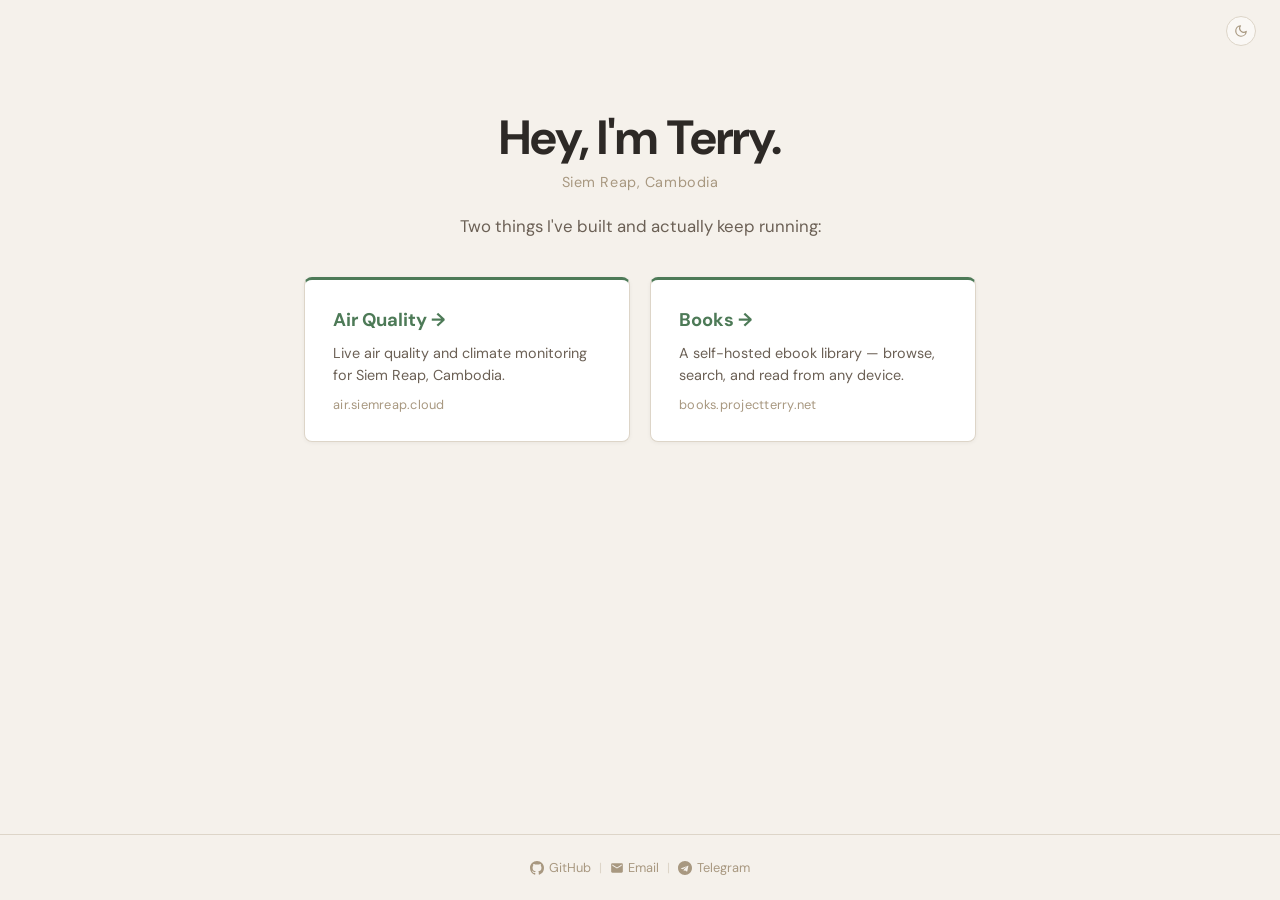
==== commit d57d549d: "Replace personal portfolio with simple landing page Terry no longer maintains the blog/portfolio her" ====
--- a/index.html
+++ b/index.html
@@ -4,7 +4,7 @@
         <meta charset="UTF-8" />
         <title>Project Terry</title>
         <meta name="viewport" content="width=device-width,initial-scale=1" />
-        <meta name="description" content="Terry's personal website" />
+        <meta name="description" content="Terry's personal site — links to his projects" />
         <meta property="og:type" content="website" />
         <meta property="og:url" content="https://projectterry.net" />
         <link rel="preconnect" href="https://fonts.googleapis.com" />
@@ -22,10 +22,6 @@
     </head>
     <body>
         <nav class="site-nav">
-            <div class="nav-links">
-                <a href="#projects">Projects</a>
-                <a href="#contact">Contact</a>
-            </div>
             <button class="theme-toggle" id="themeToggle" aria-label="Toggle dark mode">
                 <svg class="icon-moon" xmlns="http://www.w3.org/2000/svg" width="14" height="14" viewBox="0 0 24 24" fill="none" stroke="currentColor" stroke-width="2" stroke-linecap="round" stroke-linejoin="round" aria-hidden="true">
                     <path d="M21 12.79A9 9 0 1 1 11.21 3 7 7 0 0 0 21 12.79z"/>
@@ -48,94 +44,20 @@
             <section class="hero">
                 <h1>Hey, I'm Terry.</h1>
                 <p class="location">Siem Reap, Cambodia</p>
-                <div class="about">
-                    <p>
-                        I'm 46, and I build things when they don't exist yet.
-                        Mostly infrastructure, small hardware, and tools for keeping
-                        track of the environment around me. I'm not following a tech
-                        roadmap — just solving whatever's in front of me, from a
-                        city most developers aren't in.
-                    </p>
-                </div>
-                <div class="cta">
-                    <span class="cta-dot"></span>
-                    Available for remote work &mdash;
-                    <a href="mailto:projectterry@proton.me">get in touch</a>
-                </div>
+                <p class="lede">Two things I've built and actually keep running:</p>
             </section>
 
-            <section id="projects" class="projects-section">
-                <h2>Projects</h2>
-                <p class="section-note">Things I built because they didn't exist yet.</p>
-
-                <div class="card card--featured">
-                    <div class="card-left">
-                        <a
-                            href="https://github.com/chillbreeze/air.siemreap.cloud"
-                            target="_blank"
-                        >Air Quality Website</a>
-                        <div class="tags">
-                            <span class="tag">ESP32</span>
-                            <span class="tag">ESPHome</span>
-                            <span class="tag">Home Assistant</span>
-                            <span class="tag">Flask</span>
-                        </div>
-                    </div>
-                    <div class="card-right">
-                        <p>
-                            There wasn't much air quality data for Siem Reap,
-                            Cambodia available, so I built my own website. An ESP32
-                            + SEN55 sensor feeds readings through ESPHome and Home
-                            Assistant to a self-hosted Flask dashboard with 24-hour
-                            history.
-                        </p>
-                    </div>
-                </div>
-
-                <div class="projects-grid">
-                    <div class="card">
-                        <a
-                            href="https://github.com/chillbreeze/env3-cardputer-adv"
-                            target="_blank"
-                        >Environmental Monitor</a>
-                        <p>
-                            Needed a compact, always-on room monitor without cloud
-                            dependency. Built on an M5Stack Cardputer with live AQI,
-                            PM 1.0, PM 2.5, temperature, humidity, and pressure
-                            readouts and 1-hour history charts — all self-contained.
-                        </p>
-                        <div class="tags">
-                            <span class="tag">M5Stack Cardputer</span>
-                        </div>
-                    </div>
-                    <div class="card">
-                        <a
-                            href="https://github.com/chillbreeze/khmer-quiz"
-                            target="_blank"
-                        >Khmer Quiz</a>
-                        <p>
-                            Existing Khmer learning apps didn't fit how I wanted to
-                            study, so I built my own. A 20-question vocabulary quiz
-                            supporting phonetics, English, or mixed modes for daily
-                            practice while living in Cambodia.
-                        </p>
-                        <div class="tags">
-                            <span class="tag">HTML</span>
-                            <span class="tag">CSS</span>
-                            <span class="tag">JavaScript</span>
-                        </div>
-                    </div>
-                </div>
-            </section>
-
-            <section id="contact" class="contact-section">
-                <h2>Work</h2>
-                <p>
-                    Open to remote work. I'm better suited to practical,
-                    self-directed projects than a conventional job description —
-                    if you need someone who figures things out from scratch rather
-                    than follows a playbook, <a href="mailto:projectterry@proton.me">get in touch</a>.
-                </p>
+            <section class="links-section">
+                <a class="link-card" href="https://air.siemreap.cloud">
+                    <span class="link-card-title">Air Quality &rarr;</span>
+                    <p>Live air quality and climate monitoring for Siem Reap, Cambodia.</p>
+                    <span class="link-card-url">air.siemreap.cloud</span>
+                </a>
+                <a class="link-card" href="https://books.projectterry.net">
+                    <span class="link-card-title">Books &rarr;</span>
+                    <p>A self-hosted ebook library — browse, search, and read from any device.</p>
+                    <span class="link-card-url">books.projectterry.net</span>
+                </a>
             </section>
         </main>
 
--- a/css/style.css
+++ b/css/style.css
@@ -28,10 +28,6 @@
 
     --earth: #c4906a;
     --border: #413c36;
-}
-
-html {
-    scroll-behavior: smooth;
 }
 
 * {
@@ -50,11 +46,13 @@
     background-color: var(--bg);
     color: var(--text);
     min-height: 100vh;
-    padding: 0 0 3rem;
+    display: flex;
+    flex-direction: column;
 }
 
 main {
-    max-width: 860px;
+    flex: 1;
+    max-width: 720px;
     width: 100%;
     margin: 0 auto;
     padding: 0 1.5rem;
@@ -63,36 +61,11 @@
 
 /* Nav */
 .site-nav {
-    position: sticky;
-    top: 0;
-    z-index: 100;
     display: flex;
     justify-content: flex-end;
-    align-items: center;
-    gap: 1.25rem;
-    padding: 0.7rem 1.5rem;
-    background: var(--bg);
-    border-bottom: 1px solid var(--border);
-    margin-bottom: 0;
-}
-
-.nav-links {
-    display: flex;
-    gap: 1.25rem;
-    align-items: center;
-}
-
-.nav-links a {
-    font-size: 0.82rem;
-    color: var(--text-muted);
-    letter-spacing: 0.03em;
-}
-
-.nav-links a:hover {
-    color: var(--text);
-}
-
-/* Theme toggle (now inside nav) */
+    padding: 1rem 1.5rem;
+}
+
 .theme-toggle {
     background: var(--bg-1);
     border: 1px solid var(--border);
@@ -119,7 +92,7 @@
 
 /* Hero */
 .hero {
-    padding: 4rem 0 3rem;
+    padding: 3rem 0 2.5rem;
     text-align: center;
 }
 
@@ -136,182 +109,56 @@
     letter-spacing: 0.04em;
 }
 
-.about {
-    max-width: 560px;
-    margin: 1.75rem auto 0;
-    text-align: left;
+.lede {
+    margin-top: 1.5rem;
     font-size: 1.05rem;
-    line-height: 1.75;
     color: var(--text-dim);
 }
 
-.cta {
-    display: inline-flex;
-    align-items: center;
-    gap: 0.5rem;
-    margin-top: 2rem;
-    padding: 0.5rem 1.25rem;
-    background-color: var(--bg-1);
-    border: 1px solid var(--green);
-    border-radius: 999px;
-    font-size: 0.875rem;
-    color: var(--green);
-}
-
-.cta a {
-    color: var(--green);
-    text-decoration: underline;
-    text-underline-offset: 3px;
-}
-
-.cta-dot {
-    width: 8px;
-    height: 8px;
-    border-radius: 50%;
-    background-color: var(--green);
-    flex-shrink: 0;
-    animation: pulse 2s ease-in-out infinite;
-}
-
-@keyframes pulse {
-    0%, 100% { opacity: 1; }
-    50%       { opacity: 0.3; }
-}
-
-/* Section headings */
-h2 {
-    font-size: 0.72rem;
-    font-weight: 600;
-    text-transform: uppercase;
-    letter-spacing: 0.12em;
-    color: var(--text-muted);
-    padding-bottom: 0.75rem;
-    border-bottom: 1px solid var(--border);
-    margin-bottom: 1.25rem;
-}
-
-/* Projects */
-.projects-section {
-    padding-top: 3rem;
-}
-
-.section-note {
-    font-size: 0.875rem;
-    color: var(--text-muted);
-    font-style: italic;
-    margin-bottom: 1.5rem;
-}
-
-/* Featured project card */
-.card--featured {
+/* Link cards */
+.links-section {
     display: grid;
-    grid-template-columns: 1fr 2fr;
-    gap: 2.5rem;
-    align-items: start;
+    grid-template-columns: repeat(2, 1fr);
+    gap: 1.25rem;
+    padding: 0 0 3rem;
+}
+
+.link-card {
     background: var(--bg-2);
     border: 1px solid var(--border);
     border-top: 3px solid var(--green);
     border-radius: 8px;
-    padding: 2rem;
-    box-shadow: 0 1px 4px rgba(0, 0, 0, 0.05);
-    margin-bottom: 1rem;
-}
-
-.card--featured .card-left a {
-    display: block;
-    font-size: 1.2rem;
-    font-weight: 700;
-    color: var(--green);
-    margin-bottom: 1rem;
-    text-decoration: none;
-}
-
-.card--featured .card-left a:hover {
-    color: var(--green-dark);
-}
-
-.card--featured .card-right p {
-    font-size: 0.95rem;
-    color: var(--text-dim);
-    line-height: 1.65;
-}
-
-/* Regular project cards */
-.projects-grid {
-    display: grid;
-    grid-template-columns: repeat(2, 1fr);
-    gap: 1rem;
-}
-
-.card {
-    background: var(--bg-2);
-    padding: 1.5rem;
-    border-radius: 8px;
-    border: 1px solid var(--border);
-    border-top: 3px solid var(--green);
+    padding: 1.75rem;
     box-shadow: 0 1px 4px rgba(0, 0, 0, 0.05);
     display: flex;
     flex-direction: column;
     gap: 0.6rem;
-    position: relative;
+    color: inherit;
     transition: transform 0.2s ease, box-shadow 0.2s ease;
 }
 
-.card:hover {
+.link-card:hover {
     transform: translateY(-3px);
     box-shadow: 0 6px 16px rgba(0, 0, 0, 0.08);
 }
 
-.card > a {
+.link-card-title {
     font-weight: 700;
-    font-size: 1rem;
+    font-size: 1.15rem;
     color: var(--green);
 }
 
-.card > a:hover {
-    color: var(--green-dark);
-}
-
-.card > a::after {
-    content: "";
-    position: absolute;
-    inset: 0;
-}
-
-.card p {
-    font-size: 0.875rem;
+.link-card p {
+    font-size: 0.9rem;
     color: var(--text-dim);
     line-height: 1.55;
     flex: 1;
 }
 
-/* Tags (built with) */
-.tags {
-    display: flex;
-    flex-wrap: wrap;
-    gap: 0.4rem;
-    margin-top: 0.25rem;
-}
-
-.tag {
-    background: var(--bg-1);
-    border: 1px solid var(--border);
-    color: var(--text-muted);
-    font-size: 0.75rem;
-    padding: 0.2rem 0.6rem;
-    border-radius: 999px;
-}
-
-/* Work / Contact section */
-.contact-section {
-    padding-top: 3rem;
-}
-
-.contact-section p {
-    max-width: 560px;
-    font-size: 1.05rem;
-    line-height: 1.75;
-    color: var(--text-dim);
+.link-card-url {
+    font-size: 0.8rem;
+    color: var(--text-muted);
+    letter-spacing: 0.02em;
 }
 
 /* Links */
@@ -326,15 +173,15 @@
 /* Footer */
 footer {
     border-top: 1px solid var(--border);
-    margin-top: 4rem;
-    padding-top: 1.5rem;
+    padding: 1.5rem 0;
 }
 
 .footer-links {
-    max-width: 860px;
+    max-width: 720px;
     margin: 0 auto;
     padding: 0 1.5rem;
     display: flex;
+    justify-content: center;
     gap: 0.5rem;
     align-items: center;
     font-size: 0.8rem;
@@ -356,22 +203,12 @@
 }
 
 /* Mobile */
-@media (max-width: 680px) {
+@media (max-width: 560px) {
     h1 {
         font-size: 2.25rem;
     }
 
-    .card--featured {
-        grid-template-columns: 1fr;
-        gap: 1.25rem;
-    }
-
-    .projects-grid {
+    .links-section {
         grid-template-columns: 1fr;
     }
-
-    .about,
-    .contact-section p {
-        text-align: left;
-    }
-}
+}
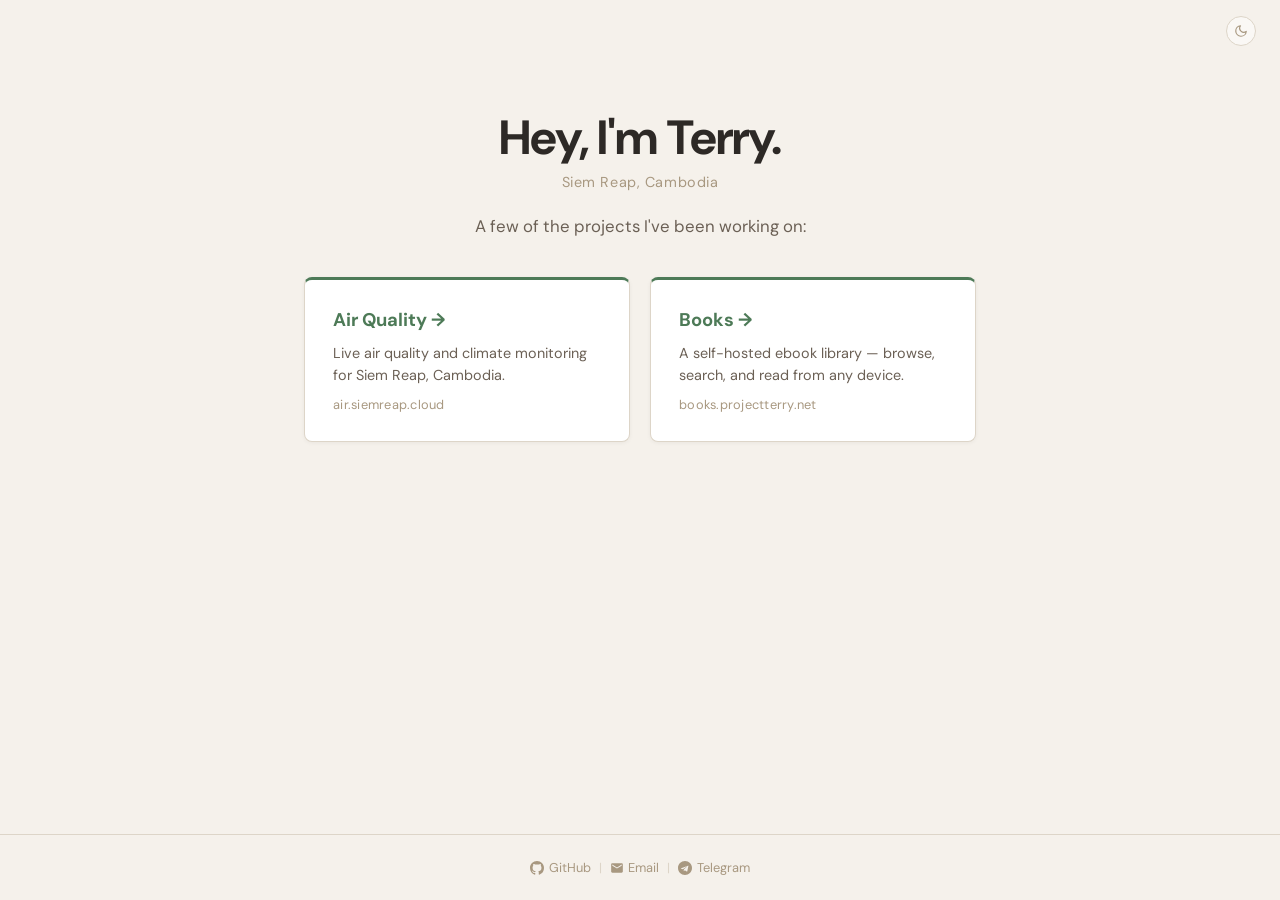
==== commit 692396c1: "Reword hero lede line Co-Authored-By: Claude Sonnet 5 <noreply@anthropic.com> Claude-Session: https:" ====
--- a/index.html
+++ b/index.html
@@ -44,7 +44,7 @@
             <section class="hero">
                 <h1>Hey, I'm Terry.</h1>
                 <p class="location">Siem Reap, Cambodia</p>
-                <p class="lede">Two things I've built and actually keep running:</p>
+                <p class="lede">A few of the projects I've been working on:</p>
             </section>
 
             <section class="links-section">
